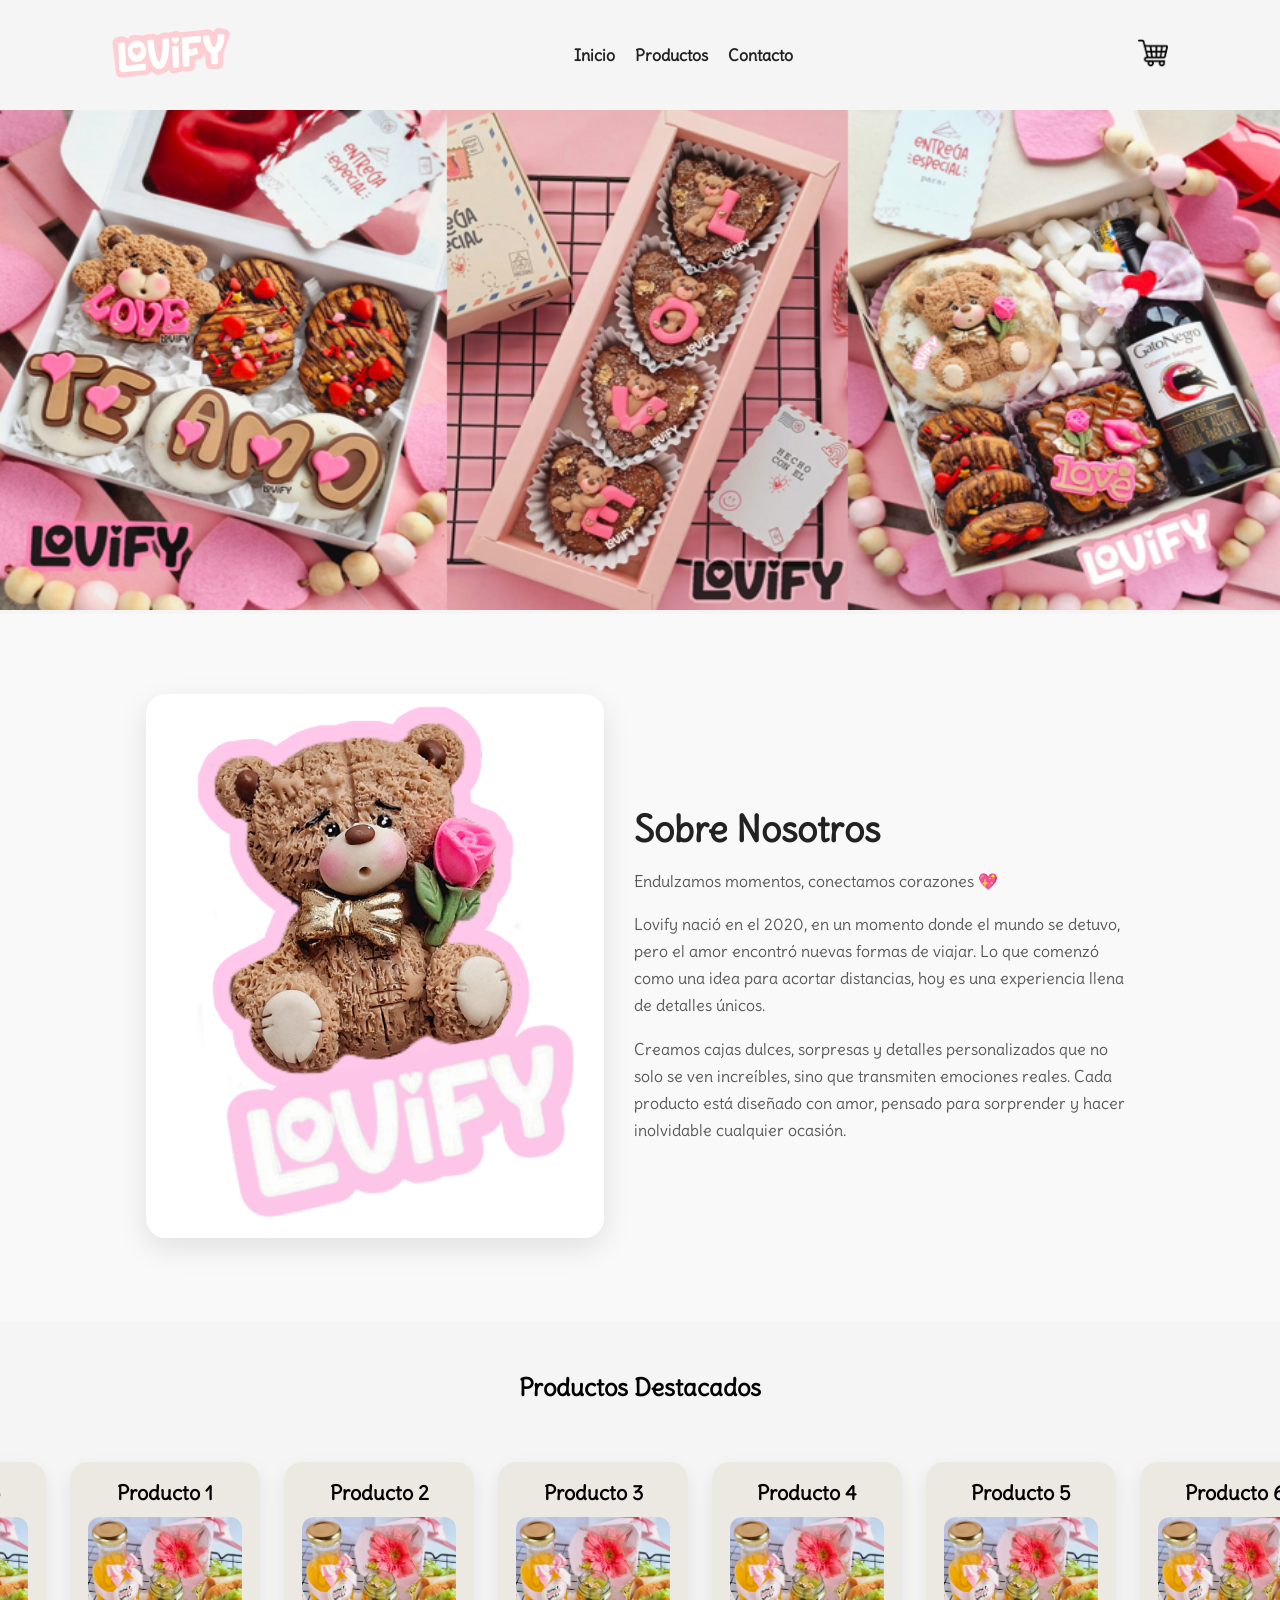
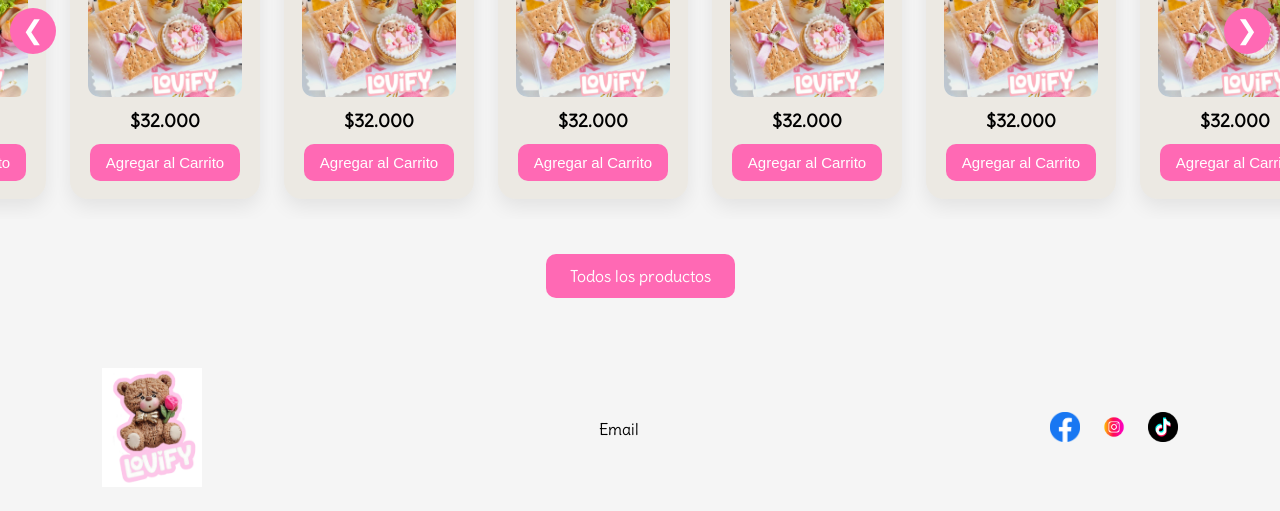
==== templates/index.html @ 8d1786bb "mis cambios" ====
<!DOCTYPE html>
<html lang="es">

<head>
    <meta charset="UTF-8">
    <meta name="viewport" content="width=device-width, initial-scale=1.0">
    <title>Lovify</title>
    <link rel="stylesheet" href="../static/css/estilos.css">
    <link rel="icon" href="../static/imagenes/logo/logo_1.png" type="image/png">
    <link rel="preconnect" href="https://fonts.googleapis.com">
    <link rel="preconnect" href="https://fonts.gstatic.com" crossorigin>
    <link href="https://fonts.googleapis.com/css2?family=Delius&display=swap" rel="stylesheet">
</head>

<body>
    <header>
        <div class="logo">
            <img src="../static/imagenes/logo/logo_1.png" alt="logo">
        </div>
        <nav class="menu">
            <ul>
                <li><a href="index.html">Inicio</a></li>
                <li><a href="productos.html">Productos</a></li>
                <li><a href="contacto.html">Contacto</a></li>
            </ul>
        </nav>
        <div class="carrito">
        <a href="carrito.html">
            <img src="../static/imagenes/carrito/carrito.png" alt="Carrito" class="icono-carrito">
        </a>
    </div>
    </header>
    <div>
        <img src="../static/imagenes/index/imagen_principal.PNG" alt="imagen principal" class="imagen_principal">
    </div>
   <section class="sobre-nosotros">
    <div class="contenedor-sobre">
        
        <div class="imagen-sobre">
            <img src="../static/imagenes/index/Captura 1.PNG" alt="Lovify">
        </div>

        <div class="contenido-sobre">
            <h2>Sobre Nosotros</h2>
            <p class="subtitulo">Endulzamos momentos, conectamos corazones 💖</p>

            <p>
                Lovify nació en el 2020, en un momento donde el mundo se detuvo, pero el amor encontró nuevas formas de viajar.
                Lo que comenzó como una idea para acortar distancias, hoy es una experiencia llena de detalles únicos.
            </p>

            <p>
                Creamos cajas dulces, sorpresas y detalles personalizados que no solo se ven increíbles, sino que transmiten emociones reales.
                Cada producto está diseñado con amor, pensado para sorprender y hacer inolvidable cualquier ocasión.
            </p>


    </div>
</section>

    <h2 class="productos_destacados">Productos Destacados</h2>
    
    <div class="carousel-container">
        <button class="btn prev">&#10094;</button>

        <div class="contenedor_productos" id="contenedor-productos"></div>

        <button class="btn next">&#10095;</button>
    </div>

    <div class="boton-todos">
        <a href="productos.html">Todos los productos</a>
    </div>
</section>

    <footer>
        <div class="logo_footer">
            <img src="../static/imagenes/index/Captura 1.PNG" alt="producto 1">
        </div>
        <div>
            <p>Email</p>
        </div>
        <div class="redes_footer">
            <a href="https://www.facebook.com/lovify"><img src="../static/imagenes/index/Facebook_Logo_(2019).png"
                    alt="facebook"></a>
            <a href="https://www.instagram.com/lovify.co?igsh=dWdreXltYW92MjZj"><img
                    src="../static/imagenes/index/logo_instagram.png" alt="instagram"></a>
            <a href="https://www.tiktok.com/@lovify"><img src="../static/imagenes/index/logo_tiktok.png"
                    alt="tiktok"></a>
        </div>
    </footer>
    
    <div class="contenedor_productos" id="contenedor-productos"></div>


   <script src="../static/js/productos.js"></script>
   <script src="../static/js/renderproductos.js"></script>
   <script>
    mostrarProductos("contenedor-productos");
   </script>
   <script src="../static/js/carrusel.js"></script>
   
</body>
 
</html>
---- static/css/estilos.css ----
body {
    font-family: "Delius", cursive;
    font-weight: 400;
    font-style: normal;
    background-color: whitesmoke;
    padding: 0;
    margin: 0;
}

header {
    display: flex;
    justify-content: space-between;
    align-items: center;
    padding: 18px 8%;
}

.logo img {
    padding: 10px 10px;
    height: 50px;
}

.menu ul {
    list-style: none;
    display: flex;
    gap: 20px;
    margin: 0;
    padding: 0;
}

.menu a {
    text-decoration: none;
    color: #222;
    font-weight: bold;
}

.carrito {
    padding: 10px;
}

.carrito a {
    display: inline-block;
}

.carrito img {
    width: 30px;
    height: auto;
    cursor: pointer;
}

.imagen_principal {
    width: 100%;
    height: 500px;
    overflow: hidden;
}

.imagen_principal img {
    width: 100%;
    height: 100%;
    object-fit: cover;
}

.sobre-nosotros {
    padding: 80px 10%;
    background: #f9f9f9;
}

.contenedor-sobre {
    display: flex;
    align-items: center;
    justify-content: center; 
    gap: 30px;
    flex-wrap: wrap;
}



.imagen-sobre img {
    width: 100%;
    max-width: 480px; 
    border-radius: 20px;
    box-shadow: 0 10px 30px rgba(0,0,0,0.1);
    transition: transform 0.3s ease;
}

.imagen-sobre img:hover {
    transform: scale(1.05);
}


.contenido-sobre {
    max-width: 500px;
}

.contenido-sobre h2 {
    font-size: 36px;
    margin-bottom: 10px;
    color: #222;
}

.subtitulo {
    font-size: 18px;
    color: #ff4d6d;
    margin-bottom: 20px;
    font-weight: 500;
}

.contenido-sobre p {
    font-size: 16px;
    color: #555;
    line-height: 1.7;
    margin-bottom: 15px;
}


/* Responsive */
@media (max-width: 768px) {
    .contenedor-sobre {
        flex-direction: column;
        text-align: center;
    }

    .botones-sobre {
        justify-content: center;
    }
}

.productos_destacados {
    text-align: center;
    margin-top: 50px;
}

.productos {
    padding: 50px 10%;
    text-align: center;
}

.precio {
    font-weight: bold;
    margin: 10px 0;
}

.carousel-container {
    position: relative;
    width: 100%;
    max-width: 1280px;
    margin: 40px auto 0;
    overflow: hidden;
    padding: 20px 70px;
    box-sizing: border-box;
}

.contenedor_productos {
    display: flex;
    align-items: stretch;
    gap: 24px;
    flex-wrap: nowrap;
    will-change: transform;
}

.producto {
    min-width: 190px;
    max-width: 190px;
    padding: 18px;
    /* border: 2px solid #000; */
    border-radius: 18px;
    flex-shrink: 0;
    background: rgb(236, 233, 227);
    text-align: center;
    box-sizing: border-box;
    box-shadow: 0 8px 20px rgba(0, 0, 0, 0.08);
}

.producto img {
    width: 100%;
    height: 180px;
    object-fit: cover;
    border-radius: 12px;
    margin: 12px 0;
    display: block;
}

.producto h3 {
    margin: 0 0 10px;
    font-size: 20px;
}

.precio {
    font-size: 18px;
    font-weight: bold;
    margin: 12px 0;
}

.producto button {
    padding: 10px 16px;
    border: none;
    background: #ff69b4;
    color: white;
    border-radius: 10px;
    cursor: pointer;
    font-size: 15px;
    transition: 0.3s;
}

.producto button:hover {
    background: #D81B60;
    transform: translateY(-2px);
}

.btn {
    position: absolute;
    top: 50%;
    transform: translateY(-50%);
    background: #ff69b4;
    color: white;
    border: none;
    width: 46px;
    height: 46px;
    border-radius: 50%;
    cursor: pointer;
    font-size: 26px;
    z-index: 20;
    display: flex;
    align-items: center;
    justify-content: center;
    transition: 0.3s;
}

.btn:hover {
    background: #D81B60;
    transform: translateY(-50%) scale(1.08);
}

.prev {
    left: 10px;
}

.next {
    right: 10px;
}

.boton-todos {
    margin-top: 35px;
    display: flex;
    justify-content: center;
}

.boton-todos a {
    padding: 12px 24px;
    background: #ff69b4;
    color: white;
    text-decoration: none;
    border-radius: 10px;
    transition: 0.3s;
}

.boton-todos a:hover {
    background: #D81B60;
    transform: translateY(-2px);
}

footer {
    display: flex;
    justify-content: space-between;
    align-items: center;
    padding: 20px 8%;
    margin-top: 50px;
}

.logo_footer img {
    width: 100px;
}

.redes_footer img {
    width: 30px;
    margin-left: 15px;
    transition: 0.3s;
}

.redes_footer img:hover {
    transform: scale(1.1);
}

.titulo_productos {
    text-align: center;
    margin-top: 50px;
}

/* RESPONSIVE */
@media (max-width: 900px) {
    .marca_descripcion {
        flex-direction: column;
        text-align: center;
    }

    .marca_descripcion img {
        width: 300px;
        margin: 20px 0;
    }

    .carousel-container {
        padding: 0 50px;
    }

    .producto {
        width: 180px;
    }
}

@media (max-width: 600px) {
    header {
        flex-direction: column;
        gap: 15px;
    }

    .menu ul {
        flex-wrap: wrap;
        justify-content: center;
    }

    .imagen_principal {
        height: 300px;
    }

    .carousel-container {
        padding: 0 45px;
    }

    .producto {
        width: 160px;
        padding: 15px;
    }

    .btn {
        width: 36px;
        height: 36px;
        font-size: 20px;
    }

    footer {
        flex-direction: column;
        gap: 20px;
        text-align: center;
    }
}
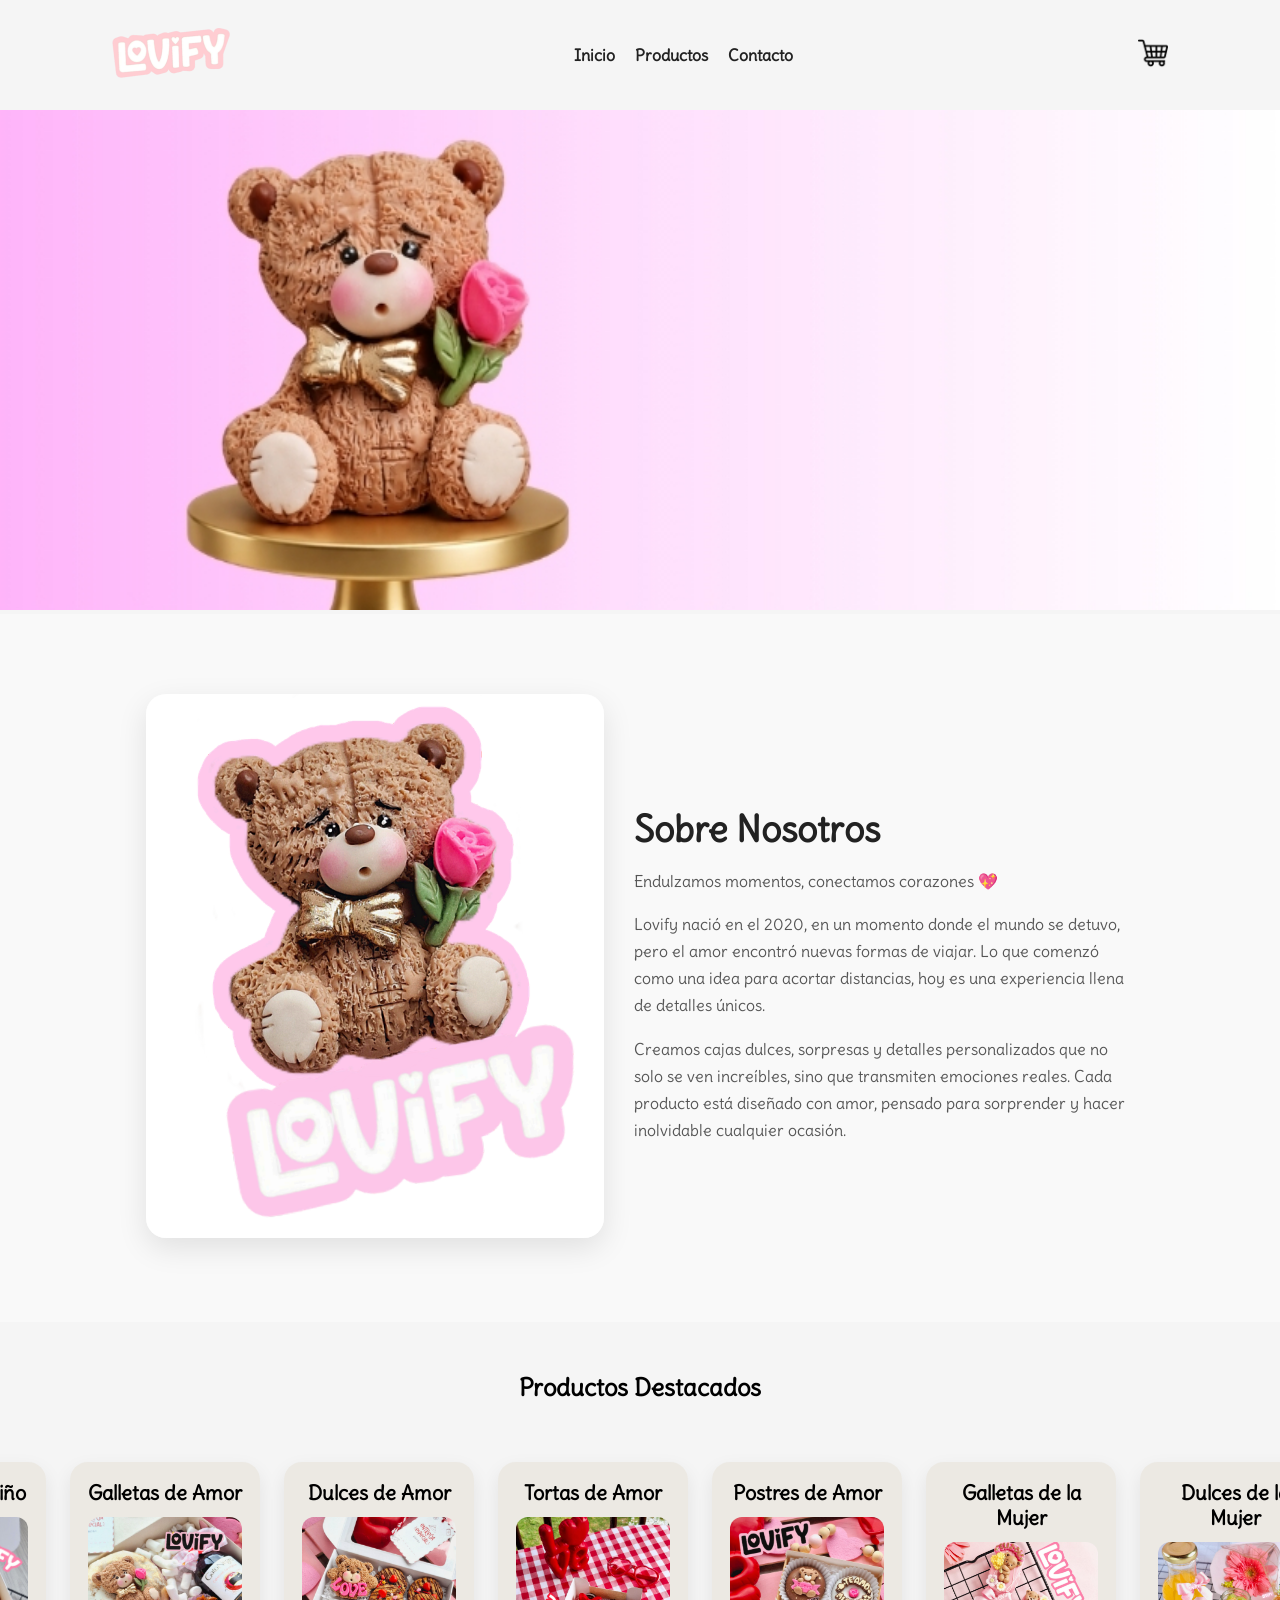
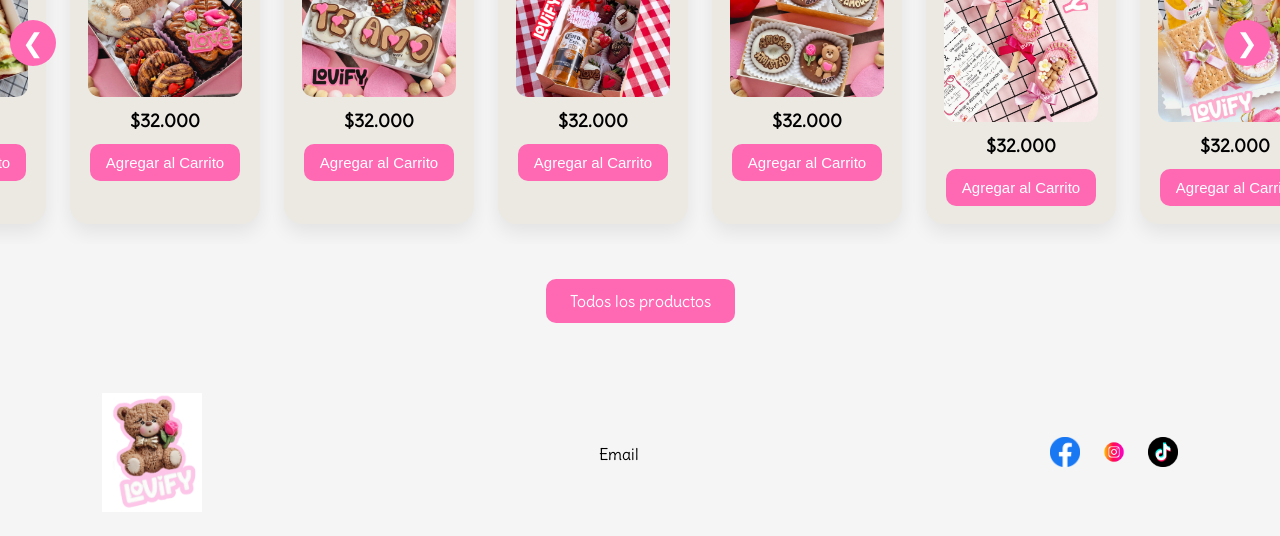
==== commit dbae8322: "mis cambios" ====
--- a/templates/index.html
+++ b/templates/index.html
@@ -31,7 +31,7 @@
     </div>
     </header>
     <div>
-        <img src="../static/imagenes/index/imagen_principal.PNG" alt="imagen principal" class="imagen_principal">
+        <img src="../static/imagenes/index/Portada de Facebook Comida casera Collage Rosa y beige.jpg" alt="imagen principal" class="imagen_principal">
     </div>
    <section class="sobre-nosotros">
     <div class="contenedor-sobre">
--- a/static/css/estilos.css
+++ b/static/css/estilos.css
@@ -47,16 +47,20 @@
     cursor: pointer;
 }
 
-.imagen_principal {
-    width: 100%;
-    height: 500px;
-    overflow: hidden;
-}
-
 .imagen_principal img {
     width: 100%;
     height: 100%;
     object-fit: cover;
+    object-position: center top;
+}
+
+.imagen_principal {
+    width: 100%;
+    height: 500px;
+    background-image: url("../ruta-de-tu-imagen.jpg");
+    background-size: cover;
+    background-position: center;
+    background-repeat: no-repeat;
 }
 
 .sobre-nosotros {
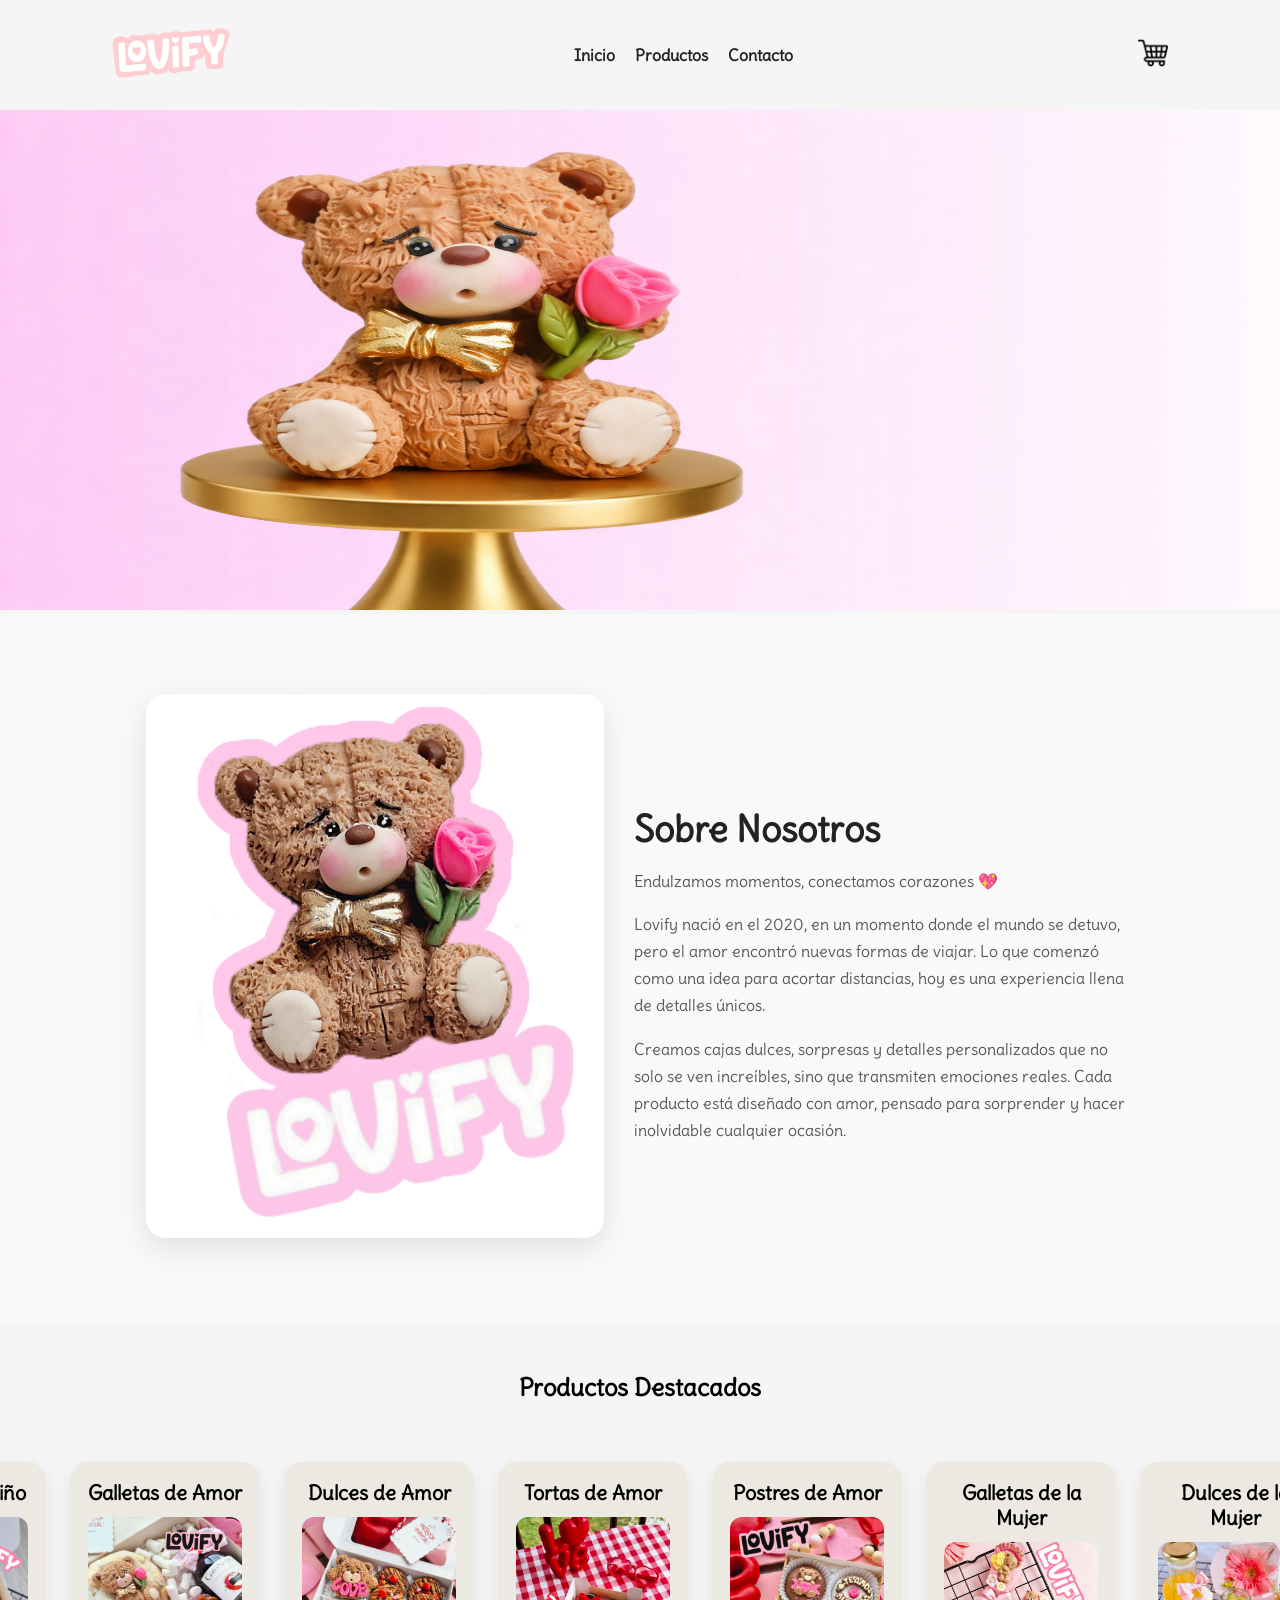
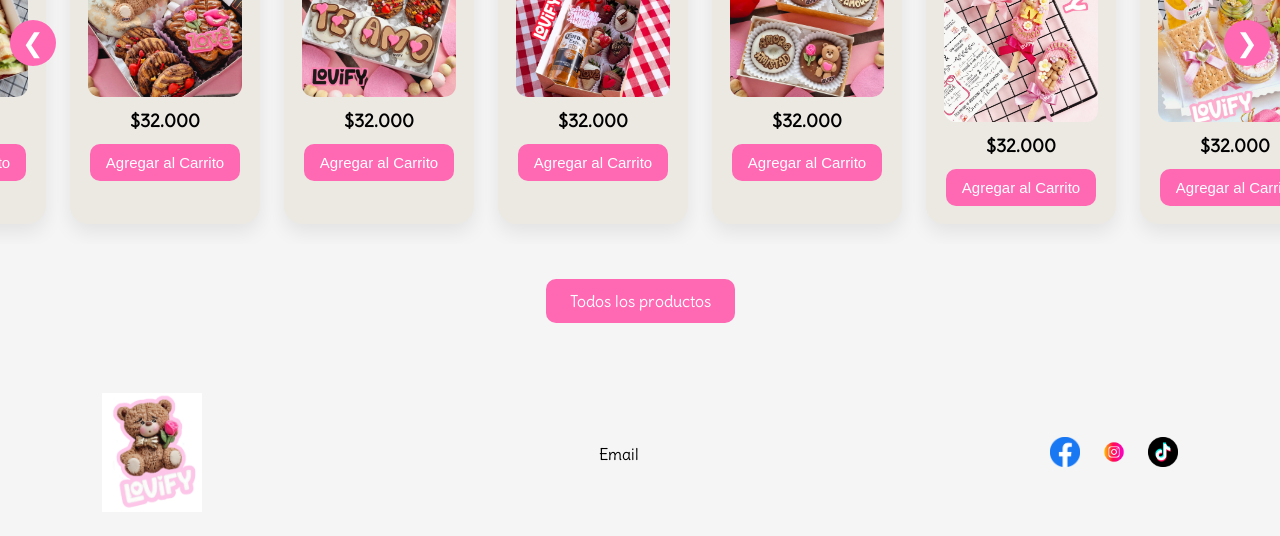
==== commit 8d28f620: "mis cambios" ====
--- a/templates/index.html
+++ b/templates/index.html
@@ -31,7 +31,7 @@
     </div>
     </header>
     <div>
-        <img src="../static/imagenes/index/Portada de Facebook Comida casera Collage Rosa y beige.jpg" alt="imagen principal" class="imagen_principal">
+        <img src="../static/imagenes/index/portada.png" alt="imagen principal" class="imagen_principal">
     </div>
    <section class="sobre-nosotros">
     <div class="contenedor-sobre">
--- a/static/css/estilos.css
+++ b/static/css/estilos.css
@@ -47,20 +47,18 @@
     cursor: pointer;
 }
 
+.imagen_principal {
+    width: 100%;
+    height: 500px;
+    overflow: hidden;
+}
+
 .imagen_principal img {
     width: 100%;
     height: 100%;
     object-fit: cover;
-    object-position: center top;
-}
-
-.imagen_principal {
-    width: 100%;
-    height: 500px;
-    background-image: url("../ruta-de-tu-imagen.jpg");
-    background-size: cover;
-    background-position: center;
-    background-repeat: no-repeat;
+    object-position: center 25%;
+    transform: scale(1.1); /* 👈 zoom suave */
 }
 
 .sobre-nosotros {
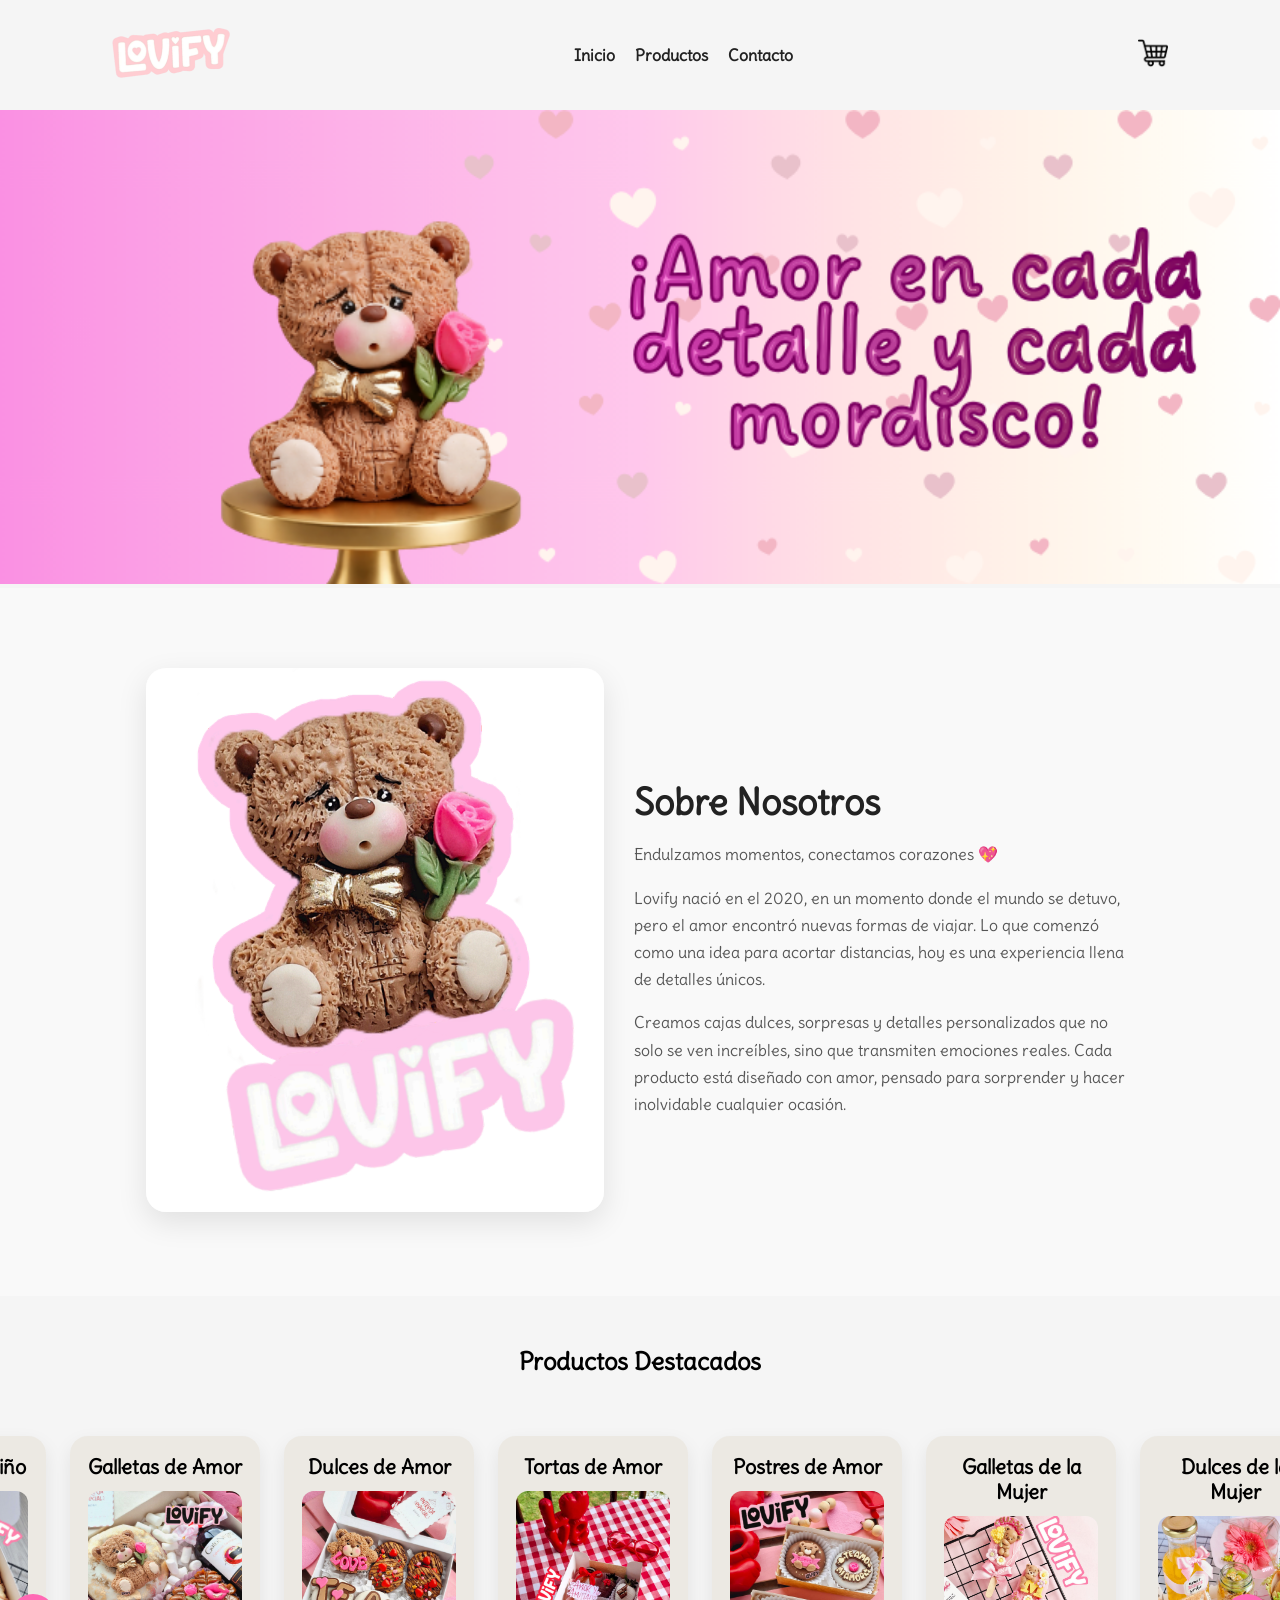
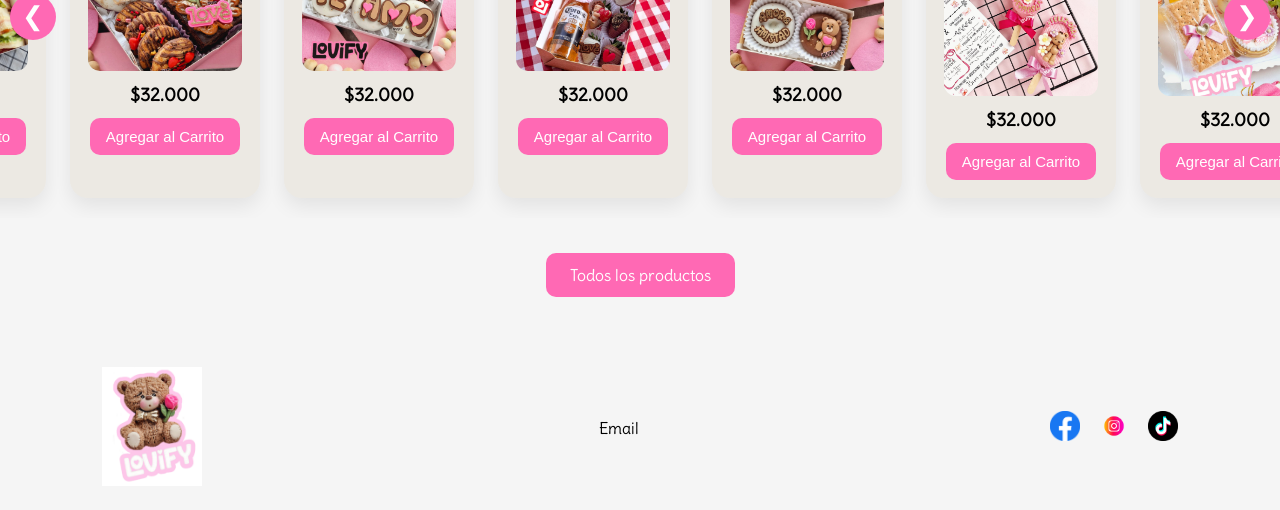
==== commit b706451d: "adriimagen" ====
--- a/templates/index.html
+++ b/templates/index.html
@@ -31,7 +31,7 @@
     </div>
     </header>
     <div>
-        <img src="../static/imagenes/index/portada.png" alt="imagen principal" class="imagen_principal">
+        <img src="../static/imagenes/index/Lovify main.png" alt="imagen principal" class="imagen_principal">
     </div>
    <section class="sobre-nosotros">
     <div class="contenedor-sobre">
--- a/static/css/estilos.css
+++ b/static/css/estilos.css
@@ -49,16 +49,50 @@
 
 .imagen_principal {
     width: 100%;
-    height: 500px;
+    height: auto;
+    max-height: 580px;
     overflow: hidden;
-}
-
+    position: relative;
+}
+
+/* Imagen optimizada */
 .imagen_principal img {
     width: 100%;
-    height: 100%;
-    object-fit: cover;
-    object-position: center 25%;
-    transform: scale(1.1); /* 👈 zoom suave */
+    height: auto;
+    object-fit: contain;
+    object-position: center center;
+    display: block;
+    transform: none;
+    transition: transform 0.3s ease;
+    image-rendering: auto;
+}
+
+/* Efecto sutil al pasar el mouse */
+.imagen_principal:hover img {
+    transform: none;
+}
+
+/* Overlay suave para mejorar estética */
+.imagen_principal::after {
+    content: "";
+    position: absolute;
+    inset: 0;
+    background: linear-gradient(
+        to right,
+        rgba(0,0,0,0.1),
+        rgba(0,0,0,0.05)
+    );
+}
+
+@media (max-width: 768px) {
+    .imagen_principal {
+        height: 300px;
+    }
+
+    .imagen_principal img {
+        object-position: center 20%;
+        transform: scale(1.2);
+    }
 }
 
 .sobre-nosotros {
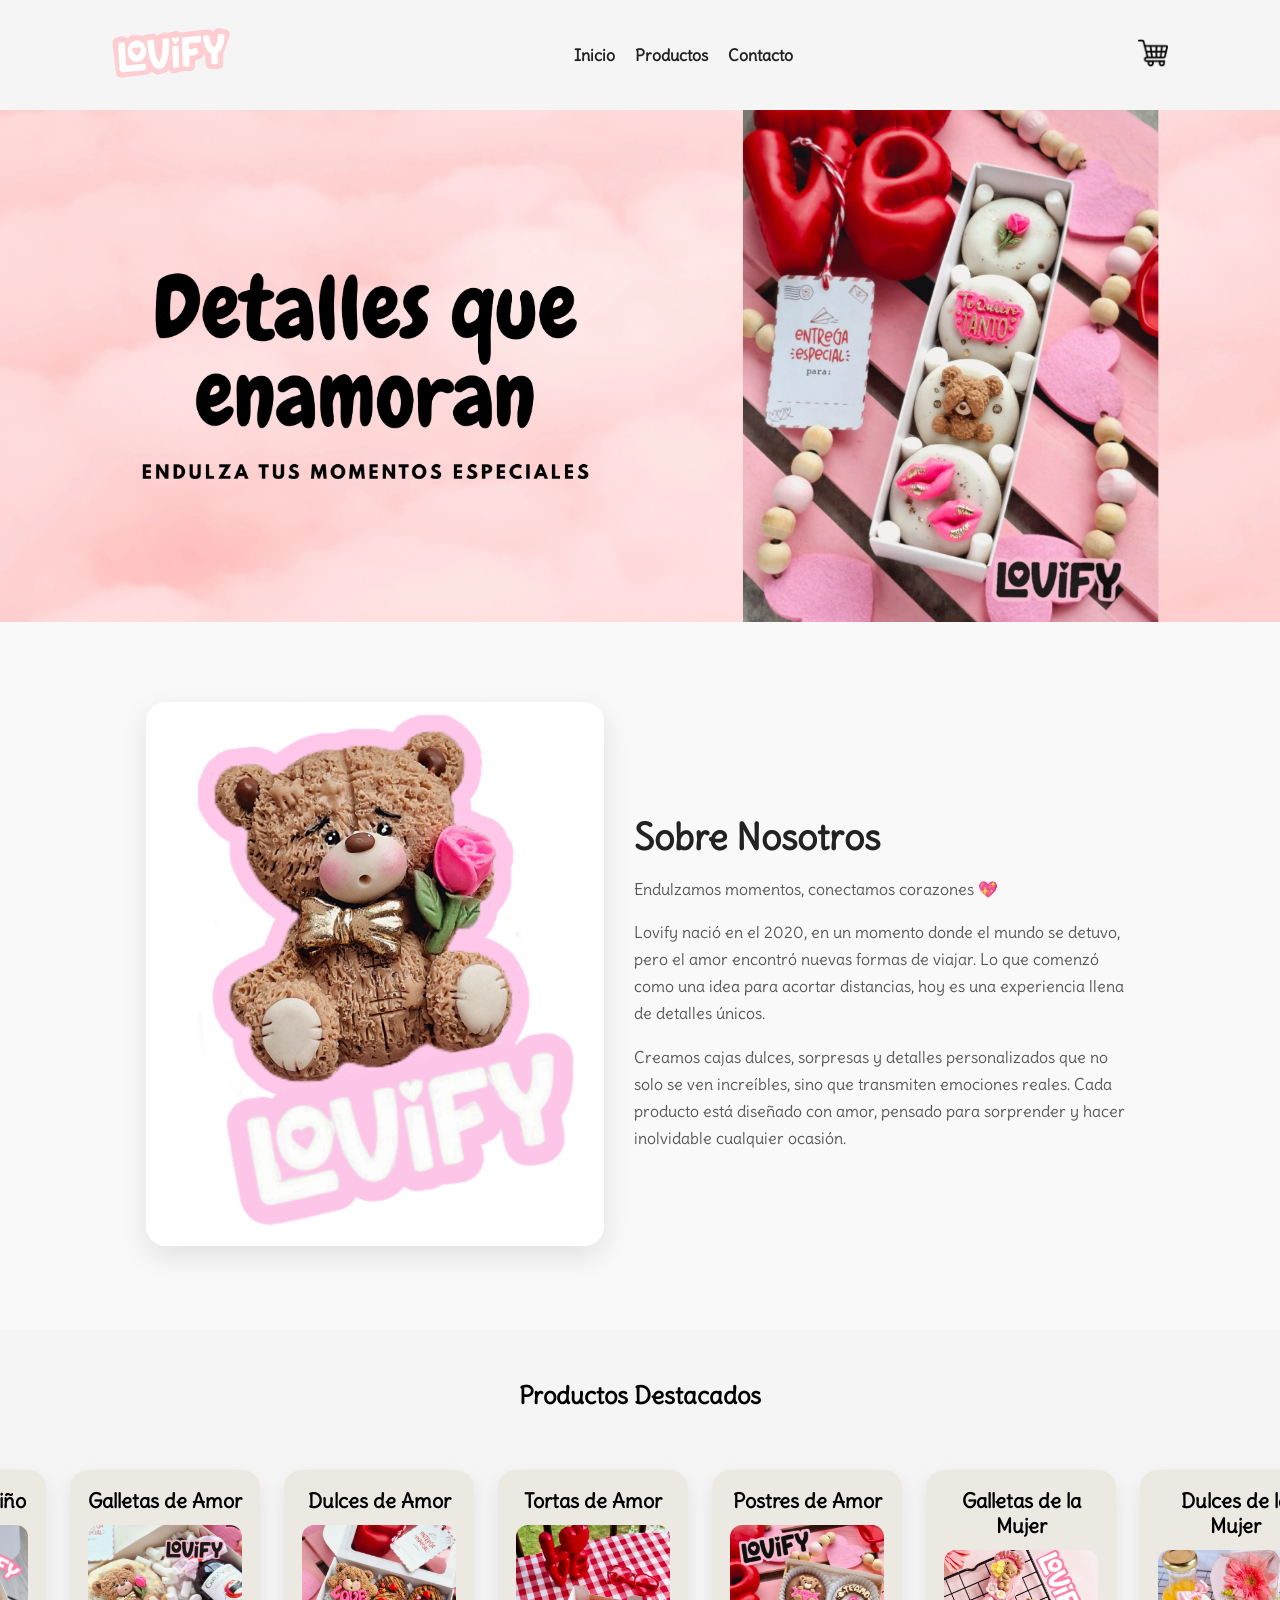
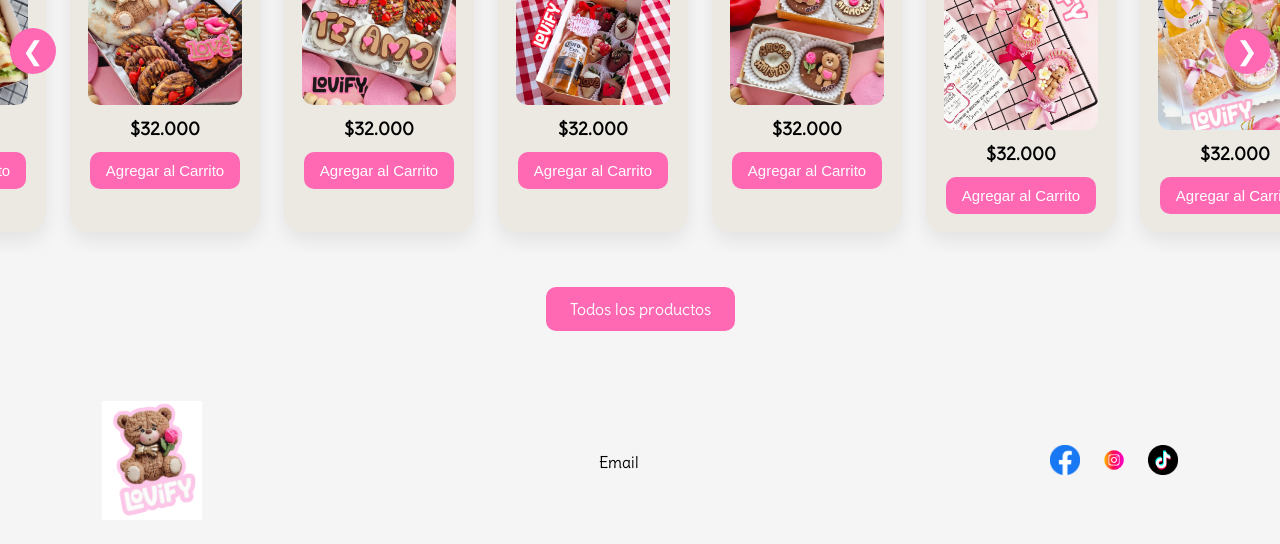
==== commit c2069fd2: "heroimages" ====
--- a/templates/index.html
+++ b/templates/index.html
@@ -31,7 +31,7 @@
     </div>
     </header>
     <div>
-        <img src="../static/imagenes/index/Lovify main.png" alt="imagen principal" class="imagen_principal">
+        <img src="../static/imagenes/index/Detalles que enamoran.webp" alt="imagen principal" class="imagen_principal">
     </div>
    <section class="sobre-nosotros">
     <div class="contenedor-sobre">
--- a/static/css/estilos.css
+++ b/static/css/estilos.css
@@ -50,15 +50,8 @@
 .imagen_principal {
     width: 100%;
     height: auto;
-    max-height: 580px;
     overflow: hidden;
     position: relative;
-}
-
-/* Imagen optimizada */
-.imagen_principal img {
-    width: 100%;
-    height: auto;
     object-fit: contain;
     object-position: center center;
     display: block;
@@ -68,7 +61,7 @@
 }
 
 /* Efecto sutil al pasar el mouse */
-.imagen_principal:hover img {
+.imagen_principal:hover {
     transform: none;
 }
 
@@ -87,9 +80,6 @@
 @media (max-width: 768px) {
     .imagen_principal {
         height: 300px;
-    }
-
-    .imagen_principal img {
         object-position: center 20%;
         transform: scale(1.2);
     }
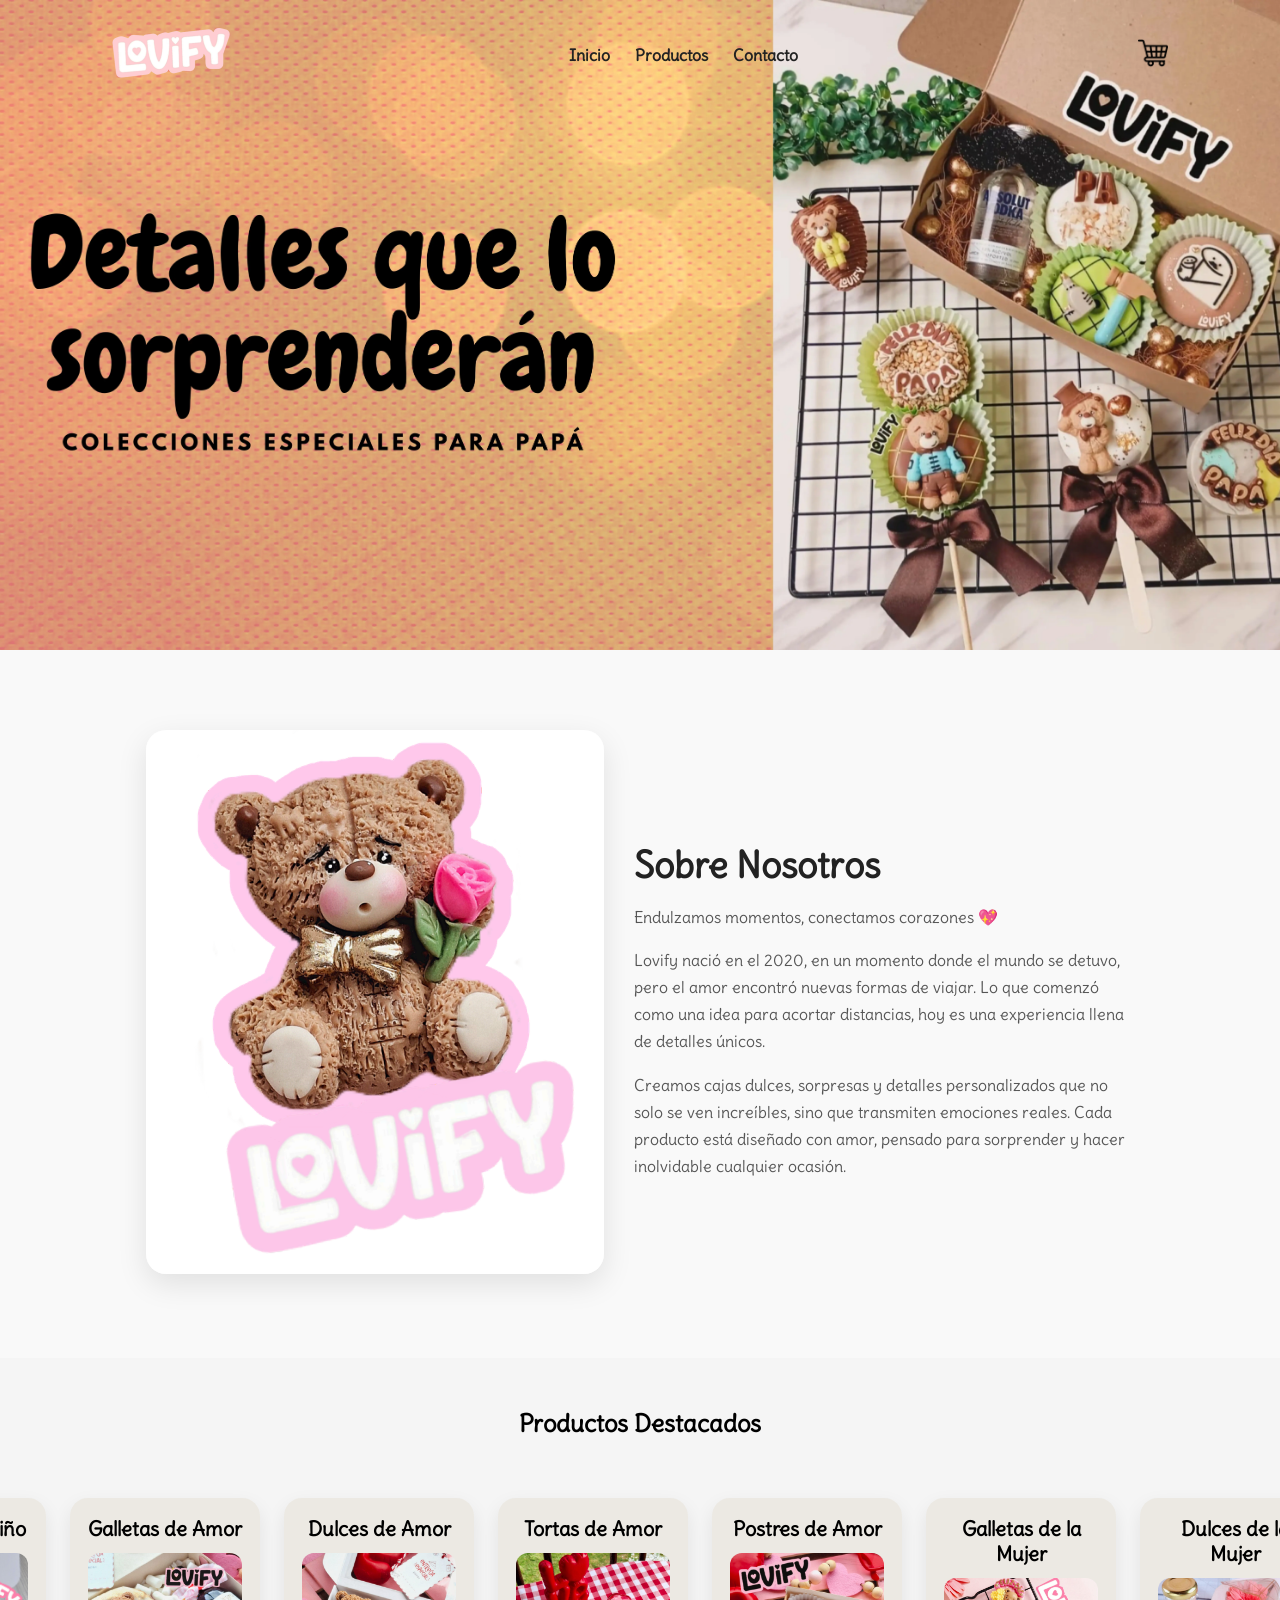
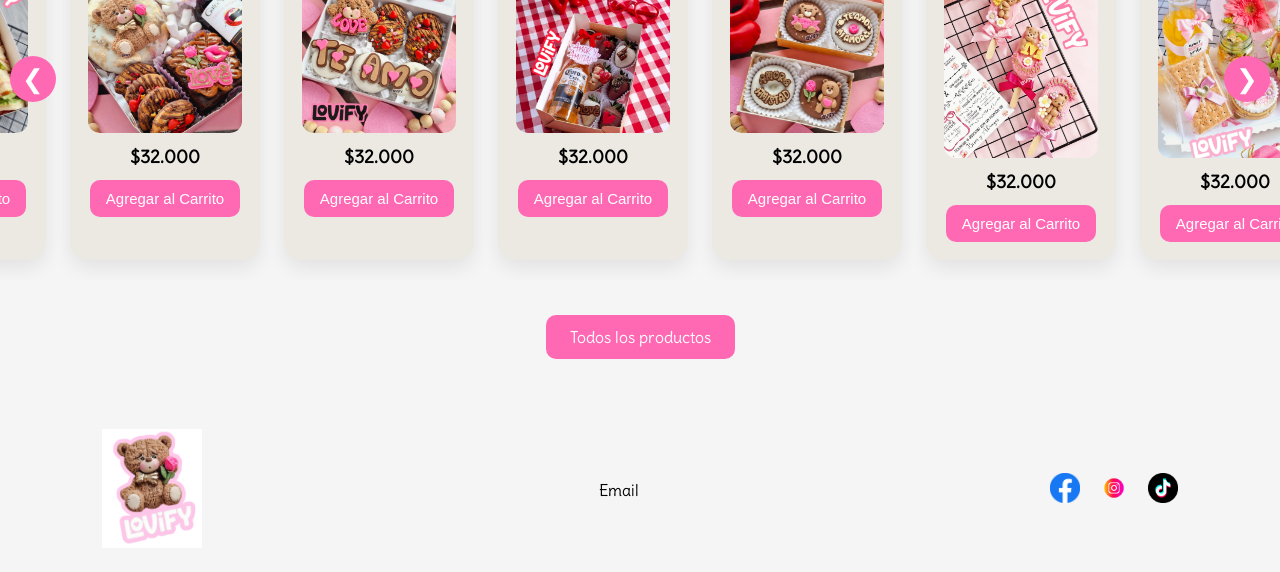
==== commit eb28666f: "hola" ====
--- a/templates/index.html
+++ b/templates/index.html
@@ -13,26 +13,46 @@
 </head>
 
 <body>
-    <header>
-        <div class="logo">
-            <img src="../static/imagenes/logo/logo_1.png" alt="logo">
+ <header class="hero">
+
+    <!-- Carrusel de fondo -->
+    <div class="carousel">
+        <div class="slide active">
+            <img src="../static/imagenes/index/Detalles papa (1000 x 400 mm) (1).webp" alt="Banner 1">
         </div>
-        <nav class="menu">
-            <ul>
-                <li><a href="index.html">Inicio</a></li>
-                <li><a href="productos.html">Productos</a></li>
-                <li><a href="contacto.html">Contacto</a></li>
-            </ul>
-        </nav>
-        <div class="carrito">
-        <a href="carrito.html">
-            <img src="../static/imagenes/carrito/carrito.png" alt="Carrito" class="icono-carrito">
-        </a>
+        <div class="slide">
+            <img src="../static/imagenes/index/Detalles que enamoran.webp" alt="Banner 2">
+        </div>
+        <div class="slide">
+            <img src="../static/imagenes/index/Detalles sustos (1000 x 400 mm).webp" alt="Banner 3">
+        </div>
     </div>
-    </header>
-    <div>
-        <img src="../static/imagenes/index/Detalles que enamoran.webp" alt="imagen principal" class="imagen_principal">
+
+
+    <div class="hero-overlay">
+        <div class="topbar">
+            <div class="logo">
+                <img src="../static/imagenes/logo/logo_1.png" alt="logo">
+            </div>
+
+            <nav class="menu">
+                <ul>
+                    <li><a href="index.html">Inicio</a></li>
+                    <li><a href="productos.html">Productos</a></li>
+                    <li><a href="contacto.html">Contacto</a></li>
+                </ul>
+            </nav>
+
+            <div class="carrito">
+                <a href="carrito.html">
+                    <img src="../static/imagenes/carrito/carrito.png" alt="Carrito" class="icono-carrito">
+                </a>
+            </div>
+        </div>
     </div>
+
+</header>
+
    <section class="sobre-nosotros">
     <div class="contenedor-sobre">
         
@@ -95,6 +115,7 @@
 
    <script src="../static/js/productos.js"></script>
    <script src="../static/js/renderproductos.js"></script>
+   <script src="../static/js/banner.js"></script>
    <script>
     mostrarProductos("contenedor-productos");
    </script>
--- a/static/css/estilos.css
+++ b/static/css/estilos.css
@@ -7,22 +7,73 @@
     margin: 0;
 }
 
-header {
+/* HERO (HEADER + BANNER) */
+.hero {
+    position: relative;
+    width: 100%;
+    height: 650px;
+    overflow: hidden;
+}
+
+/* CARRUSEL */
+.carousel {
+    position: absolute;
+    inset: 0;
+    width: 100%;
+    height: 100%;
+}
+
+.slide {
+    position: absolute;
+    inset: 0;
+    width: 100%;
+    height: 100%;
+    opacity: 0;
+    transition: opacity 1s ease-in-out;
+}
+
+.slide.active {
+    opacity: 1;
+    z-index: 1;
+}
+
+.slide img {
+    width: 100%;
+    height: 100%;
+    object-fit: cover;
+}
+
+/* CAPA ENCIMA */
+.hero-overlay {
+    position: relative;
+    z-index: 2;
+    width: 100%;
+    height: 100%;
+}
+
+/* HEADER ENCIMA DEL BANNER */
+.topbar {
+    position: relative;
+    z-index: 5;
     display: flex;
     justify-content: space-between;
     align-items: center;
     padding: 18px 8%;
-}
-
+    width: 100%;
+    box-sizing: border-box;
+}
+
+/* LOGO */
 .logo img {
-    padding: 10px 10px;
+    padding: 10px;
     height: 50px;
 }
 
+/* MENU */
 .menu ul {
     list-style: none;
     display: flex;
-    gap: 20px;
+    gap: 25px;
     margin: 0;
     padding: 0;
 }
@@ -31,33 +82,78 @@
     text-decoration: none;
     color: #222;
     font-weight: bold;
-}
-
+    transition: 0.3s;
+}
+
+.menu a:hover {
+    color: #ff69b4;
+}
+
+/* CARRITO */
 .carrito {
     padding: 10px;
 }
 
-.carrito a {
-    display: inline-block;
-}
-
 .carrito img {
     width: 30px;
-    height: auto;
     cursor: pointer;
-}
-
-.imagen_principal {
-    width: 100%;
-    height: auto;
-    overflow: hidden;
-    position: relative;
-    object-fit: contain;
-    object-position: center center;
-    display: block;
-    transform: none;
-    transition: transform 0.3s ease;
-    image-rendering: auto;
+    transition: 0.3s;
+}
+
+.carrito img:hover {
+    transform: scale(1.1);
+}
+
+/* BOTÓN EN EL CENTRO */
+.hero-boton {
+    position: absolute;
+    top: 55%;
+    left: 50%;
+    transform: translate(-50%, -50%);
+    z-index: 3;
+}
+
+.hero-boton a {
+    padding: 14px 30px;
+    background: #ff69b4;
+    color: white;
+    text-decoration: none;
+    border-radius: 30px;
+    font-size: 18px;
+    font-weight: bold;
+    box-shadow: 0 10px 25px rgba(0,0,0,0.15);
+    transition: 0.3s;
+}
+
+.hero-boton a:hover {
+    background: #D81B60;
+    transform: scale(1.05);
+}
+
+/* RESPONSIVE */
+@media (max-width: 768px) {
+    .hero {
+        height: 400px;
+    }
+
+    .topbar {
+        flex-direction: column;
+        gap: 10px;
+    }
+
+    .menu ul {
+        flex-wrap: wrap;
+        justify-content: center;
+    }
+
+    .hero-boton {
+        top: 60%;
+    }
+
+    .hero-boton a {
+        font-size: 14px;
+        padding: 10px 20px;
+    }
 }
 
 /* Efecto sutil al pasar el mouse */
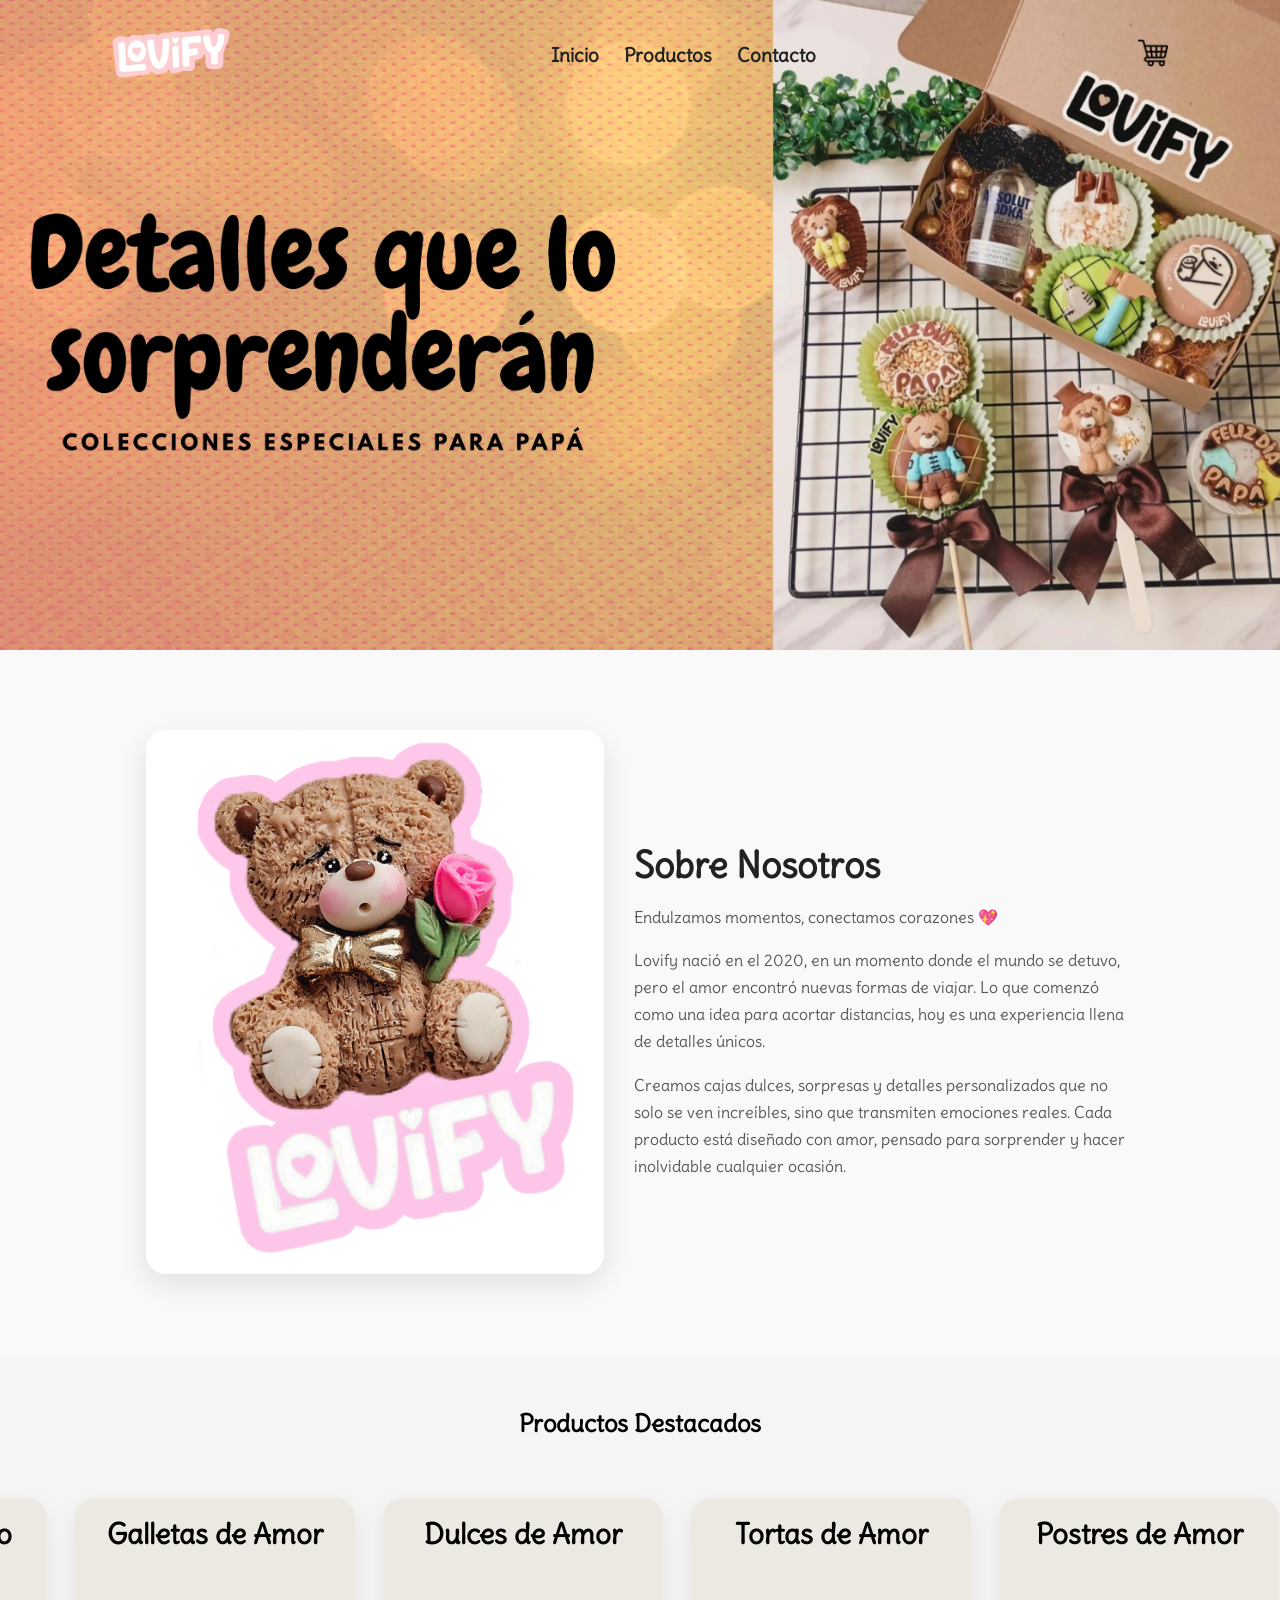
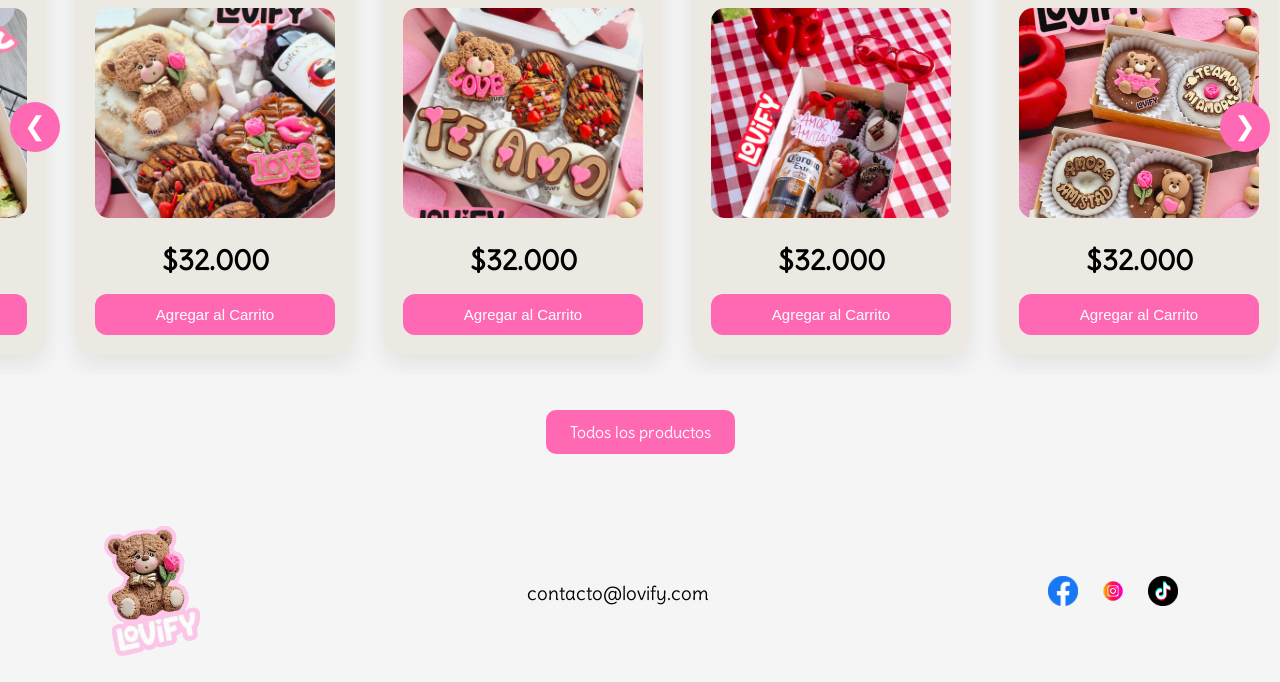
==== commit 2962133d: "footer" ====
--- a/templates/index.html
+++ b/templates/index.html
@@ -15,7 +15,7 @@
 <body>
  <header class="hero">
 
-    <!-- Carrusel de fondo -->
+
     <div class="carousel">
         <div class="slide active">
             <img src="../static/imagenes/index/Detalles papa (1000 x 400 mm) (1).webp" alt="Banner 1">
@@ -95,10 +95,10 @@
 
     <footer>
         <div class="logo_footer">
-            <img src="../static/imagenes/index/Captura 1.PNG" alt="producto 1">
+            <img src="../static/imagenes/index/Lovify bear.png" alt="producto 1">
         </div>
         <div>
-            <p>Email</p>
+            <p>contacto@lovify.com</p>
         </div>
         <div class="redes_footer">
             <a href="https://www.facebook.com/lovify"><img src="../static/imagenes/index/Facebook_Logo_(2019).png"
--- a/static/css/estilos.css
+++ b/static/css/estilos.css
@@ -7,7 +7,7 @@
     margin: 0;
 }
 
-/* HERO (HEADER + BANNER) */
+
 .hero {
     position: relative;
     width: 100%;
@@ -15,7 +15,7 @@
     overflow: hidden;
 }
 
-/* CARRUSEL */
+
 .carousel {
     position: absolute;
     inset: 0;
@@ -43,7 +43,7 @@
     object-fit: cover;
 }
 
-/* CAPA ENCIMA */
+
 .hero-overlay {
     position: relative;
     z-index: 2;
@@ -51,7 +51,7 @@
     height: 100%;
 }
 
-/* HEADER ENCIMA DEL BANNER */
+
 .topbar {
     position: relative;
     z-index: 5;
@@ -63,13 +63,12 @@
     box-sizing: border-box;
 }
 
-/* LOGO */
 .logo img {
     padding: 10px;
     height: 50px;
 }
 
-/* MENU */
+
 .menu ul {
     list-style: none;
     display: flex;
@@ -83,13 +82,14 @@
     color: #222;
     font-weight: bold;
     transition: 0.3s;
+    font-size: larger;
 }
 
 .menu a:hover {
-    color: #ff69b4;
-}
-
-/* CARRITO */
+    color: white;
+}
+
+
 .carrito {
     padding: 10px;
 }
@@ -104,7 +104,7 @@
     transform: scale(1.1);
 }
 
-/* BOTÓN EN EL CENTRO */
+
 .hero-boton {
     position: absolute;
     top: 55%;
@@ -130,7 +130,7 @@
     transform: scale(1.05);
 }
 
-/* RESPONSIVE */
+
 @media (max-width: 768px) {
     .hero {
         height: 400px;
@@ -252,75 +252,92 @@
 }
 
 .productos {
-    padding: 50px 10%;
+    padding: 60px 8%;
     text-align: center;
-}
-
-.precio {
-    font-weight: bold;
-    margin: 10px 0;
 }
 
 .carousel-container {
     position: relative;
     width: 100%;
-    max-width: 1280px;
+    max-width: 1380px;
     margin: 40px auto 0;
     overflow: hidden;
-    padding: 20px 70px;
+    padding: 20px 75px;
     box-sizing: border-box;
 }
 
 .contenedor_productos {
     display: flex;
     align-items: stretch;
-    gap: 24px;
+    gap: 28px;
     flex-wrap: nowrap;
     will-change: transform;
 }
 
 .producto {
-    min-width: 190px;
-    max-width: 190px;
-    padding: 18px;
-    /* border: 2px solid #000; */
-    border-radius: 18px;
+    min-width: 280px;   /* antes 190px */
+    max-width: 280px;
+    padding: 20px;
+    border-radius: 20px;
     flex-shrink: 0;
     background: rgb(236, 233, 227);
     text-align: center;
     box-sizing: border-box;
-    box-shadow: 0 8px 20px rgba(0, 0, 0, 0.08);
+    box-shadow: 0 10px 24px rgba(0, 0, 0, 0.08);
+
+    display: flex;
+    flex-direction: column;
+    justify-content: space-between;
+
+    transition: transform 0.3s ease, box-shadow 0.3s ease;
+}
+
+.producto:hover {
+    transform: translateY(-8px) scale(1.03);
+    box-shadow: 0 16px 30px rgba(0, 0, 0, 0.14);
+}
+
+.producto h3 {
+    margin: 0 0 12px;
+    font-size: 28px;
+    line-height: 1.2;
+    min-height: 68px;
+    max-height: 68px;
+    display: -webkit-box;
+    -webkit-box-orient: vertical;
+    overflow: hidden;
 }
 
 .producto img {
     width: 100%;
-    height: 180px;
+    height: 210px;
     object-fit: cover;
-    border-radius: 12px;
-    margin: 12px 0;
+    border-radius: 14px;
+    margin: 10px 0 14px;
     display: block;
-}
-
-.producto h3 {
-    margin: 0 0 10px;
-    font-size: 20px;
+    transition: transform 0.35s ease;
+}
+
+.producto:hover img {
+    transform: scale(1.08);
 }
 
 .precio {
-    font-size: 18px;
+    font-size: 28px;
     font-weight: bold;
-    margin: 12px 0;
+    margin: 10px 0 16px;
 }
 
 .producto button {
-    padding: 10px 16px;
+    padding: 12px 16px;
     border: none;
     background: #ff69b4;
     color: white;
-    border-radius: 10px;
+    border-radius: 12px;
     cursor: pointer;
     font-size: 15px;
     transition: 0.3s;
+    width: 100%;
 }
 
 .producto button:hover {
@@ -335,8 +352,8 @@
     background: #ff69b4;
     color: white;
     border: none;
-    width: 46px;
-    height: 46px;
+    width: 50px;
+    height: 50px;
     border-radius: 50%;
     cursor: pointer;
     font-size: 26px;
@@ -381,11 +398,16 @@
 }
 
 footer {
+    background-image: url(../imagenes/index/lovify\ footer.png);
+    background-size: cover;
+    background-position: center;
+    background-repeat: no-repeat;
     display: flex;
     justify-content: space-between;
     align-items: center;
     padding: 20px 8%;
     margin-top: 50px;
+    font-size: larger;
 }
 
 .logo_footer img {
